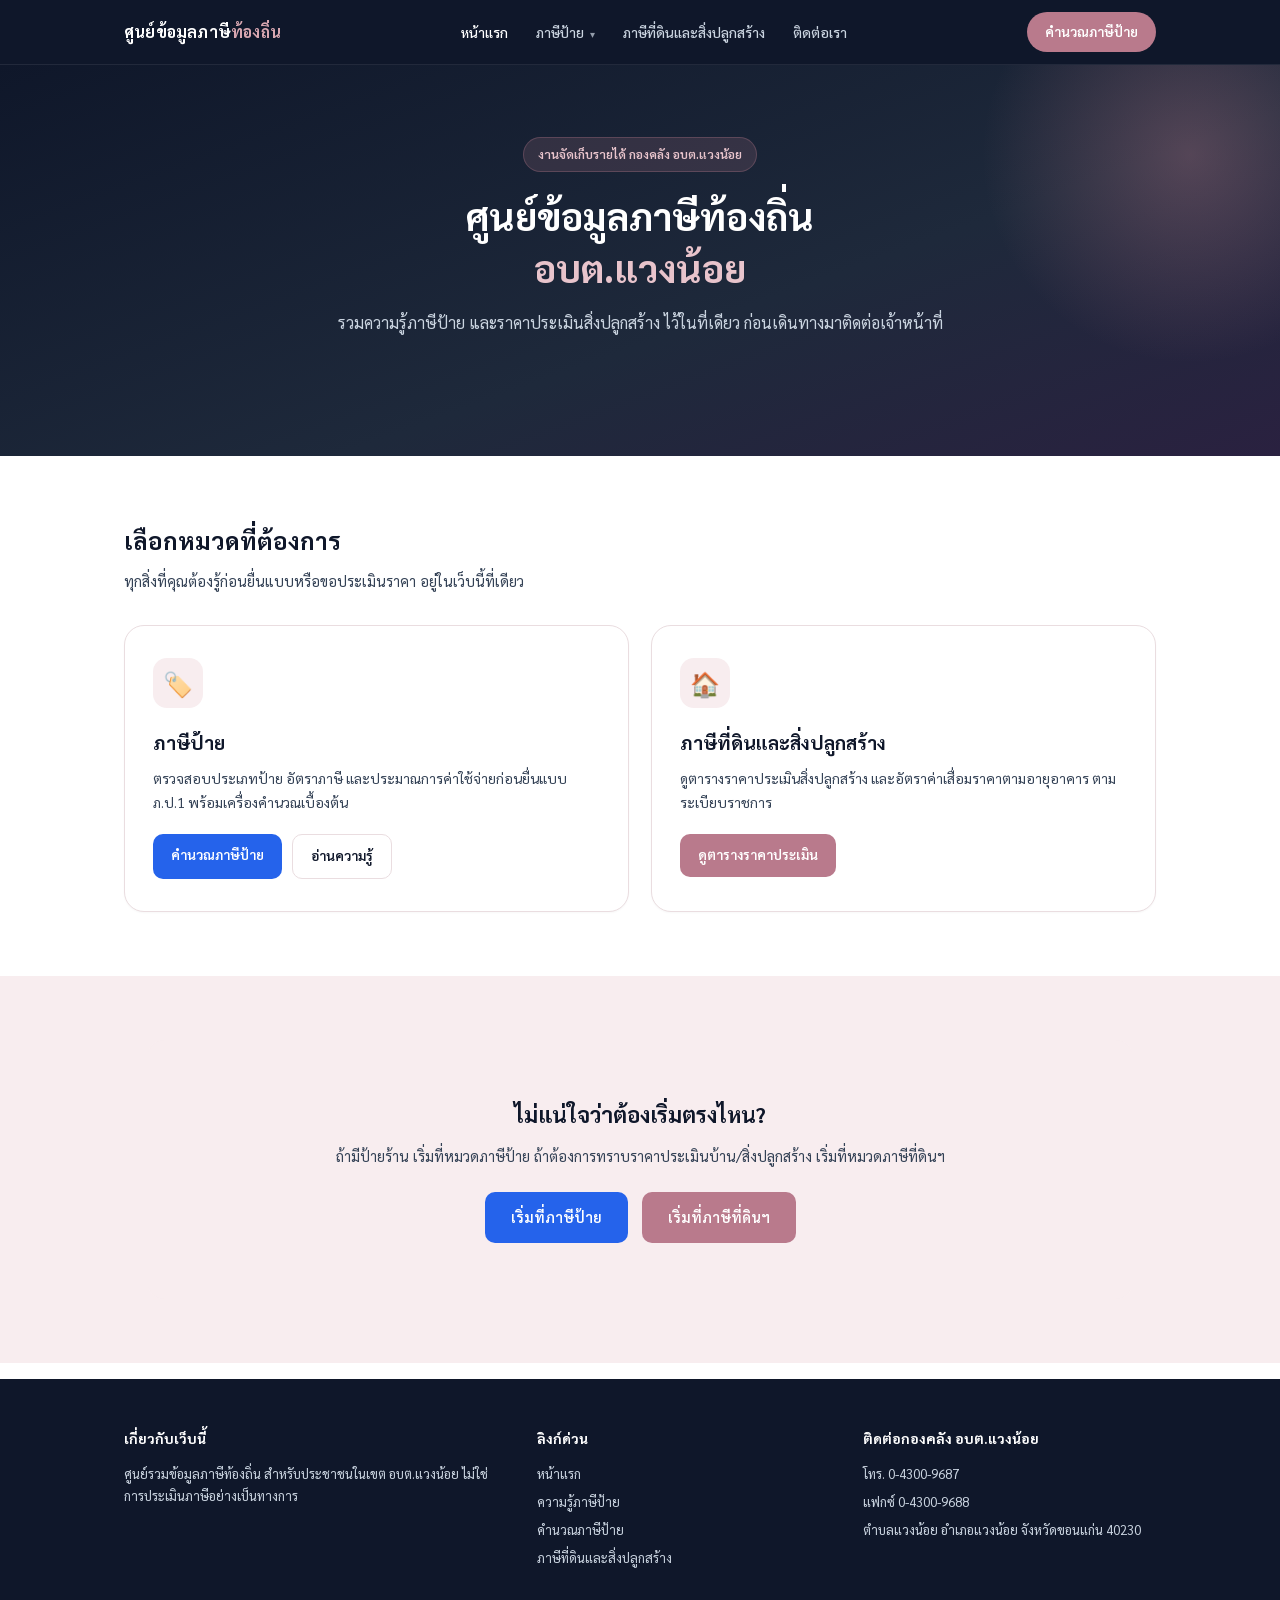
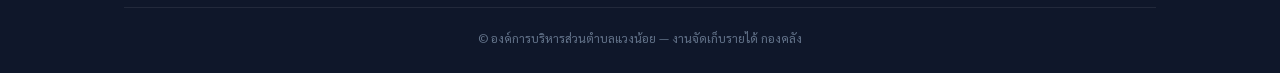
==== index.html @ 62ea461e "Add files via upload" ====
<!DOCTYPE html>
<html lang="th">
<head>
<meta charset="UTF-8">
<meta name="viewport" content="width=device-width, initial-scale=1.0">
<title>ศูนย์ข้อมูลภาษีท้องถิ่น | อบต.แวงน้อย</title>
<link href="https://fonts.googleapis.com/css2?family=Sarabun:wght@300;400;500;600;700&display=swap" rel="stylesheet">
<link rel="stylesheet" href="style.css">
</head>
<body>

<nav class="nav">
  <div class="wrap">
    <a href="index.html" class="nav-logo">ศูนย์ข้อมูลภาษี<span>ท้องถิ่น</span></a>
    <ul class="nav-links">
      <li><a href="index.html" class="active">หน้าแรก</a></li>
      <li class="nav-item">
        <a href="knowledge.html">ภาษีป้าย <span class="nav-caret">▾</span></a>
        <div class="nav-dropdown">
          <a href="knowledge.html">ความรู้ภาษีป้าย</a>
          <a href="calculator.html">คำนวณภาษีป้าย</a>
        </div>
      </li>
      <li><a href="land-tax.html">ภาษีที่ดินและสิ่งปลูกสร้าง</a></li>
      <li><a href="#footer-contact">ติดต่อเรา</a></li>
    </ul>
    <a href="calculator.html" class="nav-cta">คำนวณภาษีป้าย</a>
  </div>
</nav>

<header class="hero">
  <div class="wrap">
    <span class="eyebrow">งานจัดเก็บรายได้ กองคลัง อบต.แวงน้อย</span>
    <h1>ศูนย์ข้อมูลภาษีท้องถิ่น<br><span class="accent">อบต.แวงน้อย</span></h1>
    <p>รวมความรู้ภาษีป้าย และราคาประเมินสิ่งปลูกสร้าง ไว้ในที่เดียว ก่อนเดินทางมาติดต่อเจ้าหน้าที่</p>
  </div>
</header>

<section>
  <div class="wrap">
    <h2 class="section-title">เลือกหมวดที่ต้องการ</h2>
    <p class="section-sub">ทุกสิ่งที่คุณต้องรู้ก่อนยื่นแบบหรือขอประเมินราคา อยู่ในเว็บนี้ที่เดียว</p>

    <div class="cat-grid">

      <div class="cat-card">
        <div class="icon">🏷️</div>
        <h3>ภาษีป้าย</h3>
        <p>ตรวจสอบประเภทป้าย อัตราภาษี และประมาณการค่าใช้จ่ายก่อนยื่นแบบ ภ.ป.1 พร้อมเครื่องคำนวณเบื้องต้น</p>
        <div class="btn-row">
          <a href="calculator.html" class="btn btn-primary">คำนวณภาษีป้าย</a>
          <a href="knowledge.html" class="btn btn-outline" style="color:var(--navy); border-color:var(--border)">อ่านความรู้</a>
        </div>
      </div>

      <div class="cat-card">
        <div class="icon">🏠</div>
        <h3>ภาษีที่ดินและสิ่งปลูกสร้าง</h3>
        <p>ดูตารางราคาประเมินสิ่งปลูกสร้าง และอัตราค่าเสื่อมราคาตามอายุอาคาร ตามระเบียบราชการ</p>
        <div class="btn-row">
          <a href="land-tax.html" class="btn btn-pink">ดูตารางราคาประเมิน</a>
        </div>
      </div>

    </div>
  </div>
</section>

<section class="alt">
  <div class="wrap">
    <div class="band">
      <h2>ไม่แน่ใจว่าต้องเริ่มตรงไหน?</h2>
      <p>ถ้ามีป้ายร้าน เริ่มที่หมวดภาษีป้าย ถ้าต้องการทราบราคาประเมินบ้าน/สิ่งปลูกสร้าง เริ่มที่หมวดภาษีที่ดินฯ</p>
      <div class="btn-row" style="justify-content:center">
        <a href="knowledge.html" class="btn btn-primary">เริ่มที่ภาษีป้าย</a>
        <a href="land-tax.html" class="btn btn-pink">เริ่มที่ภาษีที่ดินฯ</a>
      </div>
    </div>
  </div>
</section>

<footer id="footer-contact">
  <div class="wrap">
    <div class="footer-grid">
      <div class="footer-col">
        <h4>เกี่ยวกับเว็บนี้</h4>
        <p>ศูนย์รวมข้อมูลภาษีท้องถิ่น สำหรับประชาชนในเขต อบต.แวงน้อย ไม่ใช่การประเมินภาษีอย่างเป็นทางการ</p>
      </div>
      <div class="footer-col">
        <h4>ลิงก์ด่วน</h4>
        <a href="index.html">หน้าแรก</a>
        <a href="knowledge.html">ความรู้ภาษีป้าย</a>
        <a href="calculator.html">คำนวณภาษีป้าย</a>
        <a href="land-tax.html">ภาษีที่ดินและสิ่งปลูกสร้าง</a>
      </div>
      <div class="footer-col">
        <h4>ติดต่อกองคลัง อบต.แวงน้อย</h4>
        <p>โทร. 0-4300-9687</p>
        <p>แฟกซ์ 0-4300-9688</p>
        <p>ตำบลแวงน้อย อำเภอแวงน้อย จังหวัดขอนแก่น 40230</p>
      </div>
    </div>
    <div class="footer-bottom">© องค์การบริหารส่วนตำบลแวงน้อย — งานจัดเก็บรายได้ กองคลัง</div>
  </div>
</footer>

</body>
</html>
---- style.css ----
:root{
  --navy:#0F172A;
  --blue:#2563EB;
  --pink:#B97A8C;
  --pink-mid:#D8A7B1;
  --pink-light:#E8C4CC;
  --pink-bg:#F8EDEF;
  --pink-heading-on-dark:#FDF2F5;
  --text-body:#334155;
  --text-light:#CBD5E1;
  --white:#FFFFFF;
  --border:#EADDE0;
  --radius:16px;
}
*{box-sizing:border-box;}
html{scroll-behavior:smooth;}
body{
  font-family:'Sarabun',sans-serif; margin:0; color:var(--text-body);
  background:var(--white); line-height:1.7;
}
a{color:inherit; text-decoration:none;}
img{max-width:100%; display:block;}
.wrap{max-width:1080px; margin:0 auto; padding:0 24px;}

/* ---------- Nav ---------- */
.nav{
  background:var(--navy); position:sticky; top:0; z-index:50;
  border-bottom:1px solid rgba(255,255,255,.08);
}
.nav .wrap{display:flex; align-items:center; justify-content:space-between; height:64px;}
.nav-logo{color:var(--white); font-weight:700; font-size:16px; letter-spacing:.2px;}
.nav-logo span{color:var(--pink-mid);}
.nav-links{display:flex; gap:28px; list-style:none; margin:0; padding:0;}
.nav-links a{color:var(--text-light); font-size:14px; font-weight:500; transition:color .15s;}
.nav-links a:hover, .nav-links a.active{color:var(--white);}
.nav-cta{
  background:var(--pink); color:var(--white); padding:9px 18px; border-radius:999px;
  font-size:13.5px; font-weight:600; white-space:nowrap;
}
.nav-cta:hover{background:var(--pink-mid); color:var(--white);}

.nav-item{position:relative;}
.nav-caret{font-size:10px; margin-left:3px; opacity:.7;}
.nav-dropdown{
  display:none; position:absolute; top:100%; left:0; margin-top:10px;
  background:#1E293B; border:1px solid rgba(255,255,255,.1); border-radius:10px;
  padding:6px; min-width:190px; box-shadow:0 16px 32px rgba(0,0,0,.35); z-index:60;
}
.nav-item:hover .nav-dropdown{display:block;}
.nav-dropdown a{display:block; padding:9px 12px; border-radius:7px; font-size:13.5px; color:var(--text-light);}
.nav-dropdown a:hover{background:rgba(255,255,255,.07); color:var(--white);}

/* ---------- Category cards (home) ---------- */
.cat-grid{display:grid; grid-template-columns:1fr 1fr; gap:22px;}
.cat-card{
  background:var(--white); border:1px solid var(--border); border-radius:20px; padding:32px 28px;
  box-shadow:0 1px 2px rgba(0,0,0,.03); transition:transform .15s, box-shadow .15s;
}
.cat-card:hover{transform:translateY(-3px); box-shadow:0 12px 28px rgba(0,0,0,.08);}
.cat-card .icon{
  width:50px; height:50px; border-radius:14px; background:var(--pink-bg); color:var(--pink);
  display:flex; align-items:center; justify-content:center; font-size:24px; margin-bottom:18px;
}
.cat-card h3{font-size:19px; font-weight:700; color:var(--navy); margin:0 0 8px;}
.cat-card p{font-size:14px; color:var(--text-body); margin:0 0 20px;}
.cat-card .btn-row{gap:10px;}
.cat-card .btn{padding:10px 18px; font-size:13.5px;}

/* ---------- Buttons ---------- */
.btn{
  display:inline-block; padding:13px 26px; border-radius:10px; font-size:14.5px; font-weight:600;
  transition:transform .15s, box-shadow .15s;
}
.btn:hover{transform:translateY(-1px);}
.btn-primary{background:var(--blue); color:var(--white);}
.btn-primary:hover{box-shadow:0 8px 20px rgba(37,99,235,.28); color:var(--white);}
.btn-pink{background:var(--pink); color:var(--white);}
.btn-pink:hover{box-shadow:0 8px 20px rgba(185,122,138,.35); color:var(--white);}
.btn-outline{background:transparent; color:var(--white); border:1.5px solid rgba(255,255,255,.5);}
.btn-outline:hover{background:rgba(255,255,255,.08); color:var(--white);}
.btn-row{display:flex; gap:14px; flex-wrap:wrap;}

/* ---------- Hero ---------- */
.hero{
  background:linear-gradient(160deg,var(--navy) 0%, #1E293B 60%, #2A2140 100%);
  position:relative; overflow:hidden; padding:72px 0 88px;
}
.hero::after{
  content:""; position:absolute; right:-120px; top:-120px; width:420px; height:420px;
  background:radial-gradient(circle, rgba(185,122,138,.35), transparent 70%); border-radius:50%;
}
.hero .wrap{position:relative; z-index:1; text-align:center; max-width:720px;}
.eyebrow{
  display:inline-block; background:rgba(185,122,138,.18); color:var(--pink-light);
  font-size:12.5px; font-weight:600; padding:6px 14px; border-radius:999px; margin-bottom:18px;
  border:1px solid rgba(185,122,138,.3);
}
.hero h1{
  color:var(--white); font-size:38px; font-weight:700; line-height:1.35; margin:0 0 16px;
}
.hero h1 .accent{color:var(--pink-light);}
.hero p{color:var(--text-light); font-size:16px; margin:0 0 32px;}
.hero .btn-row{justify-content:center;}

/* page header (non-home pages) */
.page-header{background:var(--navy); padding:56px 0 64px; text-align:center;}
.page-header h1{color:var(--white); font-size:30px; font-weight:700; margin:0 0 10px;}
.page-header p{color:var(--text-light); font-size:15px; margin:0; max-width:560px; margin:0 auto;}

/* ---------- Sections ---------- */
section{padding:64px 0;}
section.alt{background:var(--pink-bg);}
.section-title{font-size:24px; font-weight:700; color:var(--navy); margin:0 0 8px;}
.section-sub{color:var(--text-body); font-size:14.5px; margin:0 0 32px; max-width:620px;}

/* card grid on home */
.card-grid{display:grid; grid-template-columns:repeat(3,1fr); gap:20px;}
.card{
  background:var(--white); border:1px solid var(--border); border-radius:var(--radius);
  padding:26px 22px; box-shadow:0 1px 2px rgba(0,0,0,.03);
}
.card .icon{
  width:42px; height:42px; border-radius:12px; background:var(--pink-bg); color:var(--pink);
  display:flex; align-items:center; justify-content:center; font-size:20px; margin-bottom:14px;
}
.card h3{font-size:16px; font-weight:700; color:var(--navy); margin:0 0 6px;}
.card p{font-size:13.5px; color:var(--text-body); margin:0;}

/* closing band */
.band{
  background:var(--pink-bg); text-align:center; padding:56px 24px; border-radius:var(--radius);
  margin:0 24px;
}
.band-dark{background:var(--navy);}
.band h2{font-size:22px; font-weight:700; color:var(--navy); margin:0 0 10px;}
.band-dark h2{color:var(--white);}
.band p{color:var(--text-body); font-size:14.5px; margin:0 0 24px;}
.band-dark p{color:var(--text-light);}

/* ---------- Type cards (knowledge page) ---------- */
.type-grid{display:grid; grid-template-columns:repeat(3,1fr); gap:18px;}
.type-card{
  background:var(--white); border:1px solid var(--border); border-radius:var(--radius); padding:22px;
}
.type-card .num{
  display:inline-flex; width:30px; height:30px; border-radius:8px; background:var(--navy); color:var(--white);
  align-items:center; justify-content:center; font-size:13px; font-weight:700; margin-bottom:12px;
}
.type-card h3{font-size:15.5px; font-weight:700; color:var(--navy); margin:0 0 8px;}
.type-card p{font-size:13px; color:var(--text-body); margin:0 0 14px;}
.rate-row{display:flex; justify-content:space-between; font-size:12.5px; padding:6px 0; border-top:1px dashed var(--border);}
.rate-row b{color:var(--pink);}

.callout{
  background:var(--pink-bg); border:1px solid var(--pink-light); border-radius:12px; padding:16px 18px;
  font-size:13.5px; color:var(--text-body); margin:24px 0;
}
.callout b{color:var(--navy);}
.warn{
  background:#FDF2F2; border:1px solid var(--pink-mid); border-left:4px solid var(--pink);
  border-radius:10px; padding:16px 18px; font-size:13.5px; margin:20px 0;
}

table{width:100%; border-collapse:collapse; font-size:13.5px; margin:12px 0 20px;}
th,td{padding:10px 14px; border-bottom:1px solid var(--border); text-align:left;}
th{background:var(--pink-bg); color:var(--navy); font-weight:600;}

.example-box{
  background:var(--navy); color:var(--white); border-radius:12px; padding:20px 22px; font-size:13.5px;
  margin:16px 0 24px;
}
.example-box .line{padding:3px 0; color:var(--text-light);}
.example-box .result{color:var(--pink-light); font-weight:700; font-size:15px;}

.checklist{list-style:none; margin:0; padding:0;}
.checklist li{
  padding:10px 0 10px 30px; position:relative; font-size:14px; border-bottom:1px solid var(--border);
}
.checklist li::before{
  content:""; position:absolute; left:0; top:13px; width:16px; height:16px; border-radius:5px;
  border:1.5px solid var(--pink); background:var(--pink-bg);
}
.footnote{font-size:12px; color:#94a3b8; margin-top:10px;}

/* ---------- Footer ---------- */
footer{background:var(--navy); padding:48px 0 24px; margin-top:16px;}
.footer-grid{display:grid; grid-template-columns:1.3fr 1fr 1fr; gap:32px; margin-bottom:32px;}
.footer-col h4{color:var(--white); font-size:14px; font-weight:700; margin:0 0 12px;}
.footer-col p, .footer-col a{color:var(--text-light); font-size:13px; margin:0 0 6px; display:block;}
.footer-col a:hover{color:var(--pink-light);}
.footer-bottom{
  border-top:1px solid rgba(255,255,255,.08); text-align:center; padding-top:20px;
  color:#64748b; font-size:12px;
}

@media(max-width:820px){
  .card-grid, .type-grid{grid-template-columns:1fr;}
  .cat-grid{grid-template-columns:1fr;}
  .footer-grid{grid-template-columns:1fr; gap:24px;}
  .nav-links{display:none;}
  .hero h1{font-size:28px;}
}

/* ---------- Searchable data table (land tax page) ---------- */
.table-tools{display:flex; gap:12px; flex-wrap:wrap; margin-bottom:18px;}
.table-tools input, .table-tools select{
  padding:10px 14px; border:1px solid var(--border); border-radius:10px; font-size:13.5px;
  font-family:'Sarabun',sans-serif; color:var(--navy); background:#fff;
}
.table-tools input{flex:1; min-width:200px;}
.table-tools input:focus, .table-tools select:focus{outline:2px solid var(--pink); outline-offset:1px; border-color:transparent;}
.table-count{font-size:12.5px; color:#94a3b8; margin-bottom:10px;}

.data-table-wrap{
  max-height:520px; overflow-y:auto; border:1px solid var(--border); border-radius:14px;
}
.data-table{width:100%; border-collapse:collapse; font-size:13.5px;}
.data-table thead th{
  position:sticky; top:0; background:var(--navy); color:var(--white); font-weight:600;
  padding:12px 16px; text-align:left; z-index:2;
}
.data-table td{padding:11px 16px; border-bottom:1px solid var(--border);}
.data-table tbody tr:nth-child(even){background:var(--pink-bg);}
.data-table tbody tr:hover{background:var(--pink-light);}
.data-table td.num{text-align:right; font-weight:600; color:var(--navy); white-space:nowrap;}
.data-table td.code{color:#94a3b8; font-size:12.5px;}
.no-results{padding:24px; text-align:center; color:#94a3b8; font-size:13.5px; display:none;}

.dep-table th, .dep-table td{text-align:center;}
.dep-table td:first-child, .dep-table th:first-child{text-align:left;}
.dep-cap{color:var(--pink); font-weight:700;}

.source-note{
  font-size:12px; color:#94a3b8; margin-top:12px; padding-top:12px; border-top:1px dashed var(--border);
  line-height:1.6;
}
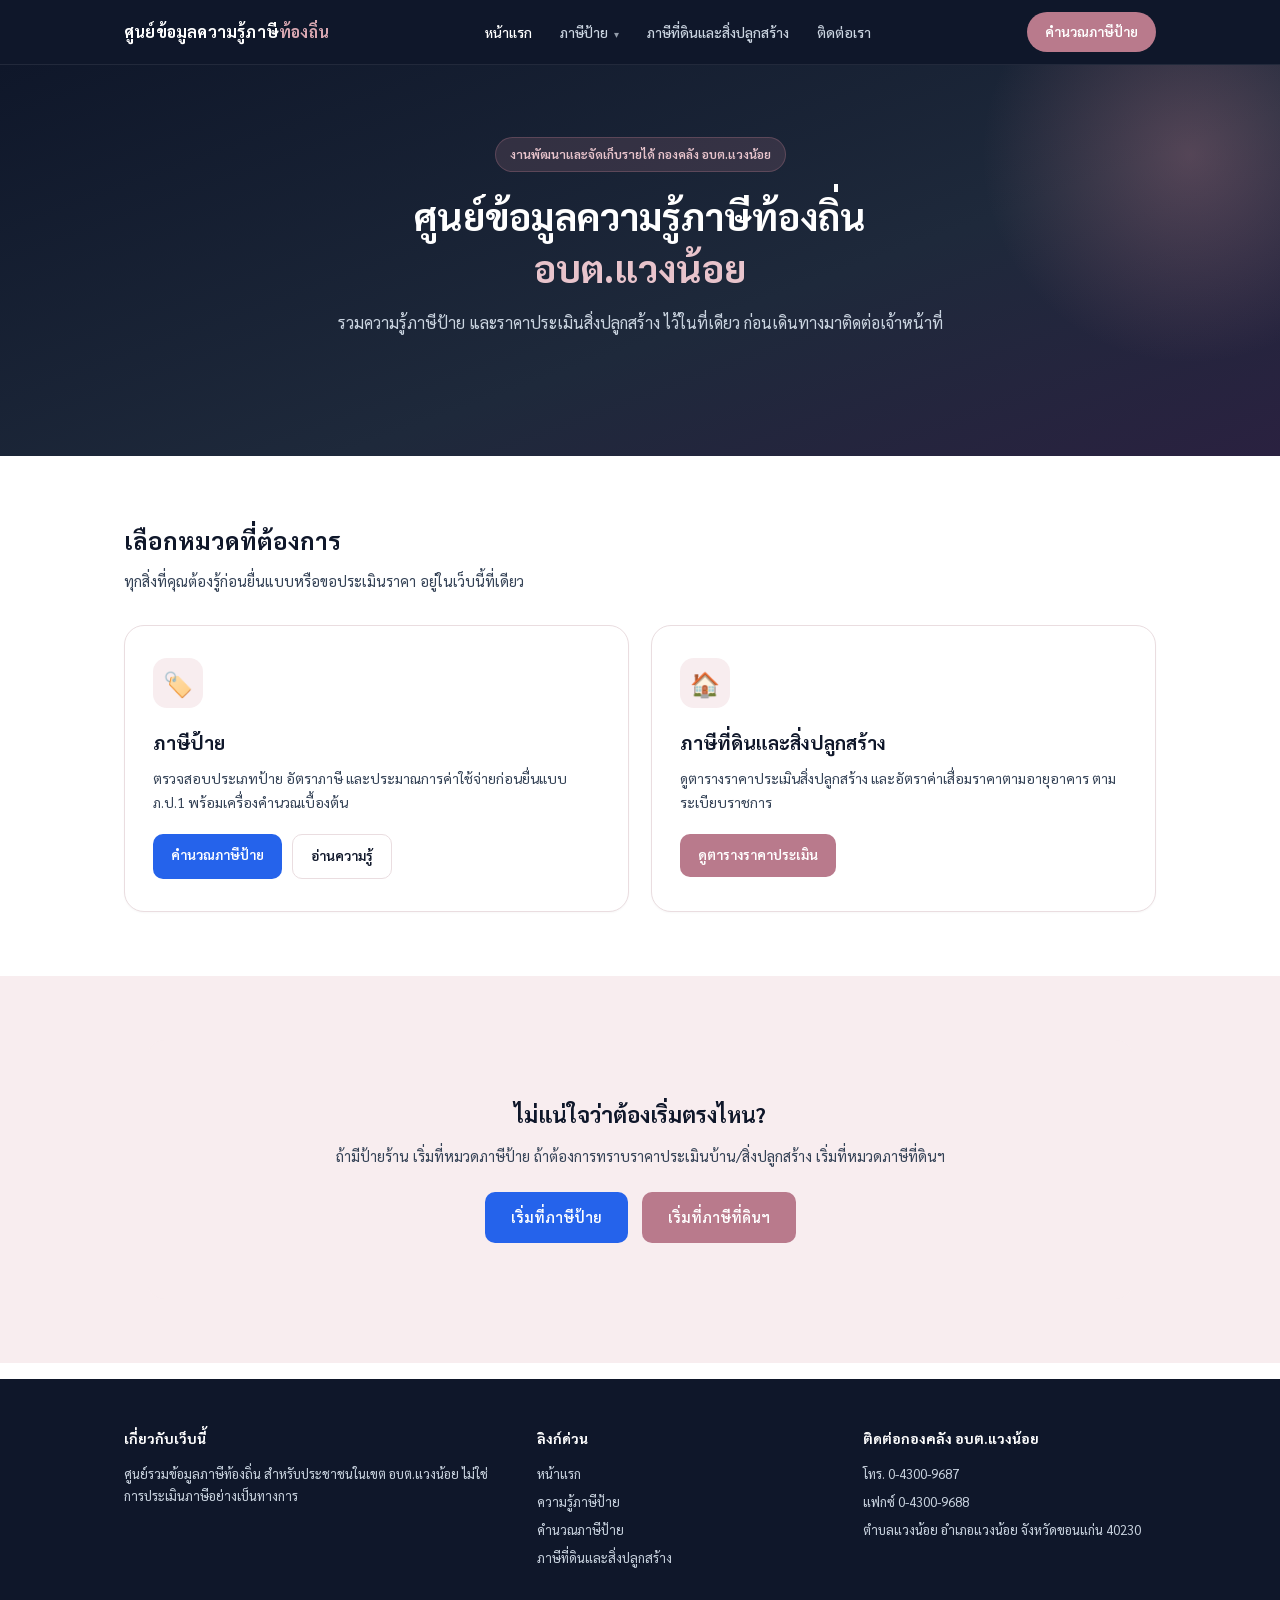
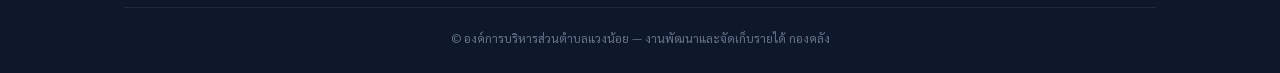
==== commit 9bb15ddd: "Add files via upload" ====
--- a/index.html
+++ b/index.html
@@ -11,7 +11,7 @@
 
 <nav class="nav">
   <div class="wrap">
-    <a href="index.html" class="nav-logo">ศูนย์ข้อมูลภาษี<span>ท้องถิ่น</span></a>
+    <a href="index.html" class="nav-logo">ศูนย์ข้อมูลความรู้ภาษี<span>ท้องถิ่น</span></a>
     <ul class="nav-links">
       <li><a href="index.html" class="active">หน้าแรก</a></li>
       <li class="nav-item">
@@ -30,8 +30,8 @@
 
 <header class="hero">
   <div class="wrap">
-    <span class="eyebrow">งานจัดเก็บรายได้ กองคลัง อบต.แวงน้อย</span>
-    <h1>ศูนย์ข้อมูลภาษีท้องถิ่น<br><span class="accent">อบต.แวงน้อย</span></h1>
+    <span class="eyebrow">งานพัฒนาและจัดเก็บรายได้ กองคลัง อบต.แวงน้อย</span>
+    <h1>ศูนย์ข้อมูลความรู้ภาษีท้องถิ่น<br><span class="accent">อบต.แวงน้อย</span></h1>
     <p>รวมความรู้ภาษีป้าย และราคาประเมินสิ่งปลูกสร้าง ไว้ในที่เดียว ก่อนเดินทางมาติดต่อเจ้าหน้าที่</p>
   </div>
 </header>
@@ -100,7 +100,7 @@
         <p>ตำบลแวงน้อย อำเภอแวงน้อย จังหวัดขอนแก่น 40230</p>
       </div>
     </div>
-    <div class="footer-bottom">© องค์การบริหารส่วนตำบลแวงน้อย — งานจัดเก็บรายได้ กองคลัง</div>
+    <div class="footer-bottom">© องค์การบริหารส่วนตำบลแวงน้อย — งานพัฒนาและจัดเก็บรายได้ กองคลัง</div>
   </div>
 </footer>
 
